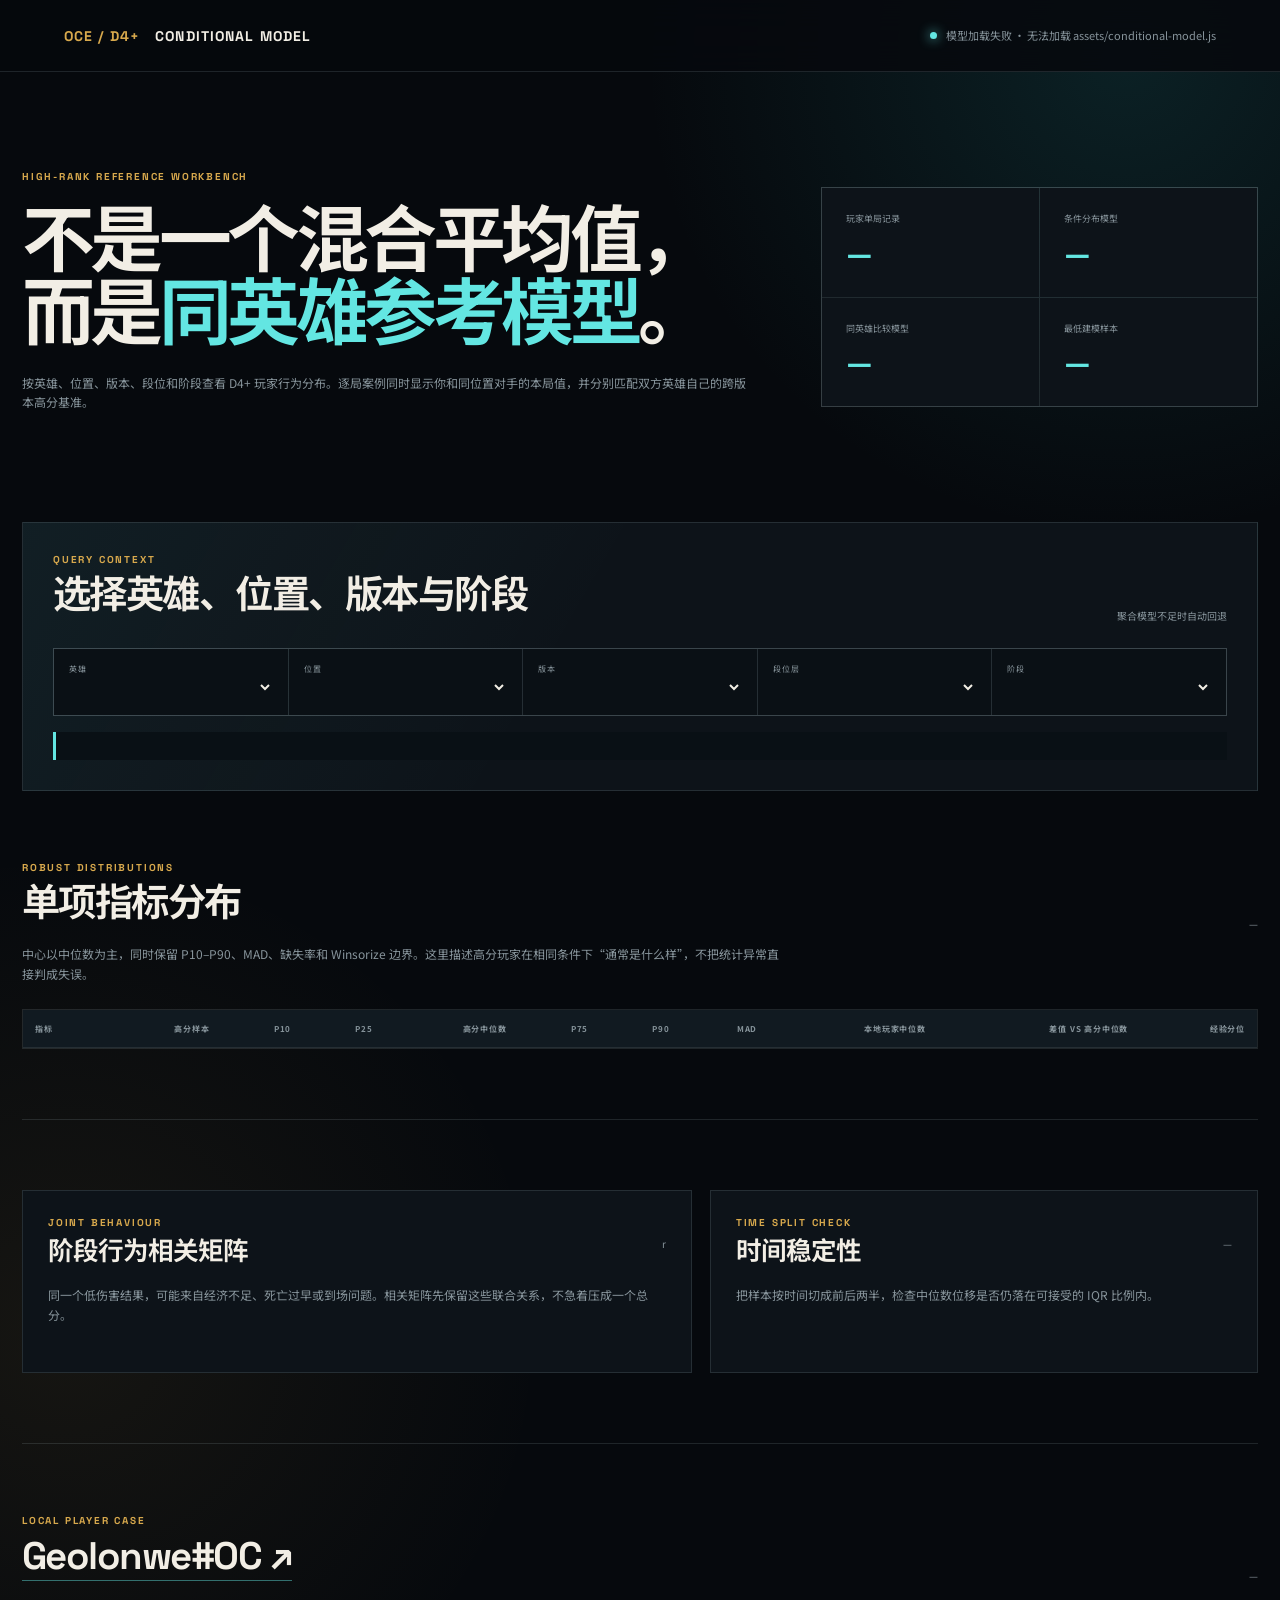
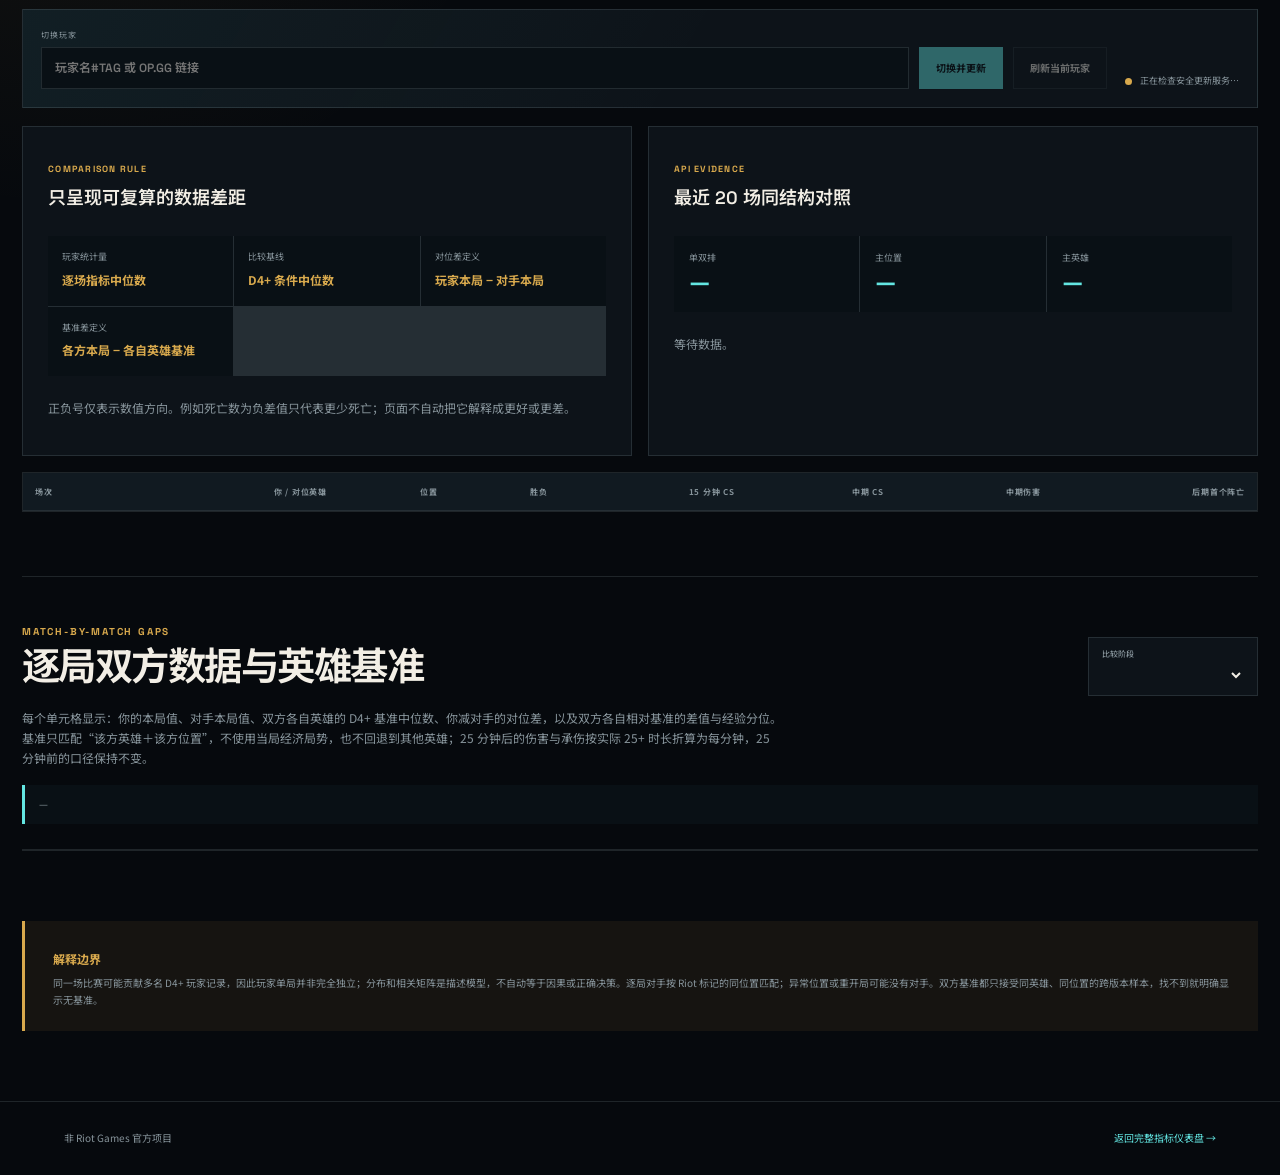
==== conditional-model.html @ 676cfc6b "Add high-rank comparator model and desktop app" ====
<!doctype html>
<html lang="zh-CN">
<head>
  <meta charset="utf-8">
  <meta name="viewport" content="width=device-width, initial-scale=1">
  <meta name="description" content="按英雄、位置、版本和阶段查询 OCE 钻石四以上玩家的稳健分布模型，并以同英雄同位置跨版本基准逐局比较。">
  <title>高分段条件模型工作台</title>
  <link rel="preconnect" href="https://fonts.googleapis.com">
  <link rel="preconnect" href="https://fonts.gstatic.com" crossorigin>
  <link href="https://fonts.googleapis.com/css2?family=Noto+Sans+SC:wght@400;500;600;700&family=Space+Grotesk:wght@500;600;700&display=swap" rel="stylesheet">
  <link rel="stylesheet" href="conditional-model.css">
  <link rel="stylesheet" href="conditional-model-overrides.css">
</head>
<body>
  <header class="topbar">
    <a class="brand" href="index.html"><span>OCE / D4+</span> CONDITIONAL MODEL</a>
    <div class="load-state"><i></i><span id="modelLoadState">正在读取条件模型</span></div>
  </header>

  <main>
    <section class="hero">
      <div>
        <p class="eyebrow">HIGH-RANK REFERENCE WORKBENCH</p>
        <h1>不是一个混合平均值，<br>而是<em>同英雄参考模型</em>。</h1>
        <p class="hero-copy">按英雄、位置、版本、段位和阶段查看 D4+ 玩家行为分布。逐局案例同时显示你和同位置对手的本局值，并分别匹配双方英雄自己的跨版本高分基准。</p>
      </div>
      <div class="hero-stats">
        <article><span>玩家单局记录</span><strong id="sourceRows">—</strong></article>
        <article><span>条件分布模型</span><strong id="profileCount">—</strong></article>
        <article><span>同英雄比较模型</span><strong id="comparisonProfileCount">—</strong></article>
        <article><span>最低建模样本</span><strong id="minimumSamples">—</strong></article>
      </div>
    </section>

    <section class="control-panel">
      <div class="control-heading"><div><p class="eyebrow">QUERY CONTEXT</p><h2>选择英雄、位置、版本与阶段</h2></div><span>聚合模型不足时自动回退</span></div>
      <div class="filters">
        <label><span>英雄</span><select id="championFilter"></select></label>
        <label><span>位置</span><select id="positionFilter"></select></label>
        <label><span>版本</span><select id="patchFilter"></select></label>
        <label><span>段位层</span><select id="rankFilter"></select></label>
        <label><span>阶段</span><select id="phaseFilter"></select></label>
      </div>
      <div class="resolution" id="resolutionPanel"></div>
    </section>

    <section class="section-block">
      <div class="section-head"><div><p class="eyebrow">ROBUST DISTRIBUTIONS</p><h2>单项指标分布</h2></div><span id="distributionCount">—</span></div>
      <p class="section-copy">中心以中位数为主，同时保留 P10–P90、MAD、缺失率和 Winsorize 边界。这里描述高分玩家在相同条件下“通常是什么样”，不把统计异常直接判成失误。</p>
      <p class="section-copy" id="jungleMetricNote" hidden>打野会额外显示对位资源差、有效 Gank、影响路线、团队史诗野怪和相对敌方打野的行动差。“有效 Gank”严格定义为参与击杀非打野目标；Riot 时间线不提供可靠的失败 Gank 事件，因此这里不伪造“尝试次数”。</p>
      <div class="table-wrap">
        <table class="metric-table">
          <thead><tr><th>指标</th><th>高分样本</th><th>P10</th><th>P25</th><th>高分中位数</th><th>P75</th><th>P90</th><th>MAD</th><th>本地玩家中位数</th><th>差值 vs 高分中位数</th><th>经验分位</th></tr></thead>
          <tbody id="distributionRows"></tbody>
        </table>
      </div>
    </section>

    <section class="two-column section-block">
      <article class="panel">
        <div class="panel-head"><div><p class="eyebrow">JOINT BEHAVIOUR</p><h2>阶段行为相关矩阵</h2></div><span>r</span></div>
        <p>同一个低伤害结果，可能来自经济不足、死亡过早或到场问题。相关矩阵先保留这些联合关系，不急着压成一个总分。</p>
        <div class="correlation-wrap" id="correlationMatrix"></div>
      </article>
      <article class="panel">
        <div class="panel-head"><div><p class="eyebrow">TIME SPLIT CHECK</p><h2>时间稳定性</h2></div><span id="stabilityRate">—</span></div>
        <p>把样本按时间切成前后两半，检查中位数位移是否仍落在可接受的 IQR 比例内。</p>
        <div class="stability-list" id="stabilityList"></div>
      </article>
    </section>

    <section class="section-block case-section">
      <div class="section-head"><div><p class="eyebrow">LOCAL PLAYER CASE</p><h2><a class="player-link" id="casePlayerLink" href="https://op.gg/lol/summoners/oce/Geolonwe-OC" target="_blank" rel="noreferrer">Geolonwe#OC ↗</a></h2></div><span id="caseStatus">—</span></div>
      <div class="player-control">
        <form id="playerSwitchForm">
          <label for="playerRiotId"><span>切换玩家</span><input id="playerRiotId" name="riotId" type="text" maxlength="81" placeholder="玩家名#TAG 或 OP.GG 链接" autocomplete="off"></label>
          <button id="playerSwitchButton" type="submit" disabled>切换并更新</button>
          <button id="playerRefreshButton" class="secondary" type="button" disabled>刷新当前玩家</button>
        </form>
        <div class="player-service-state" id="playerServiceState" data-state="checking" aria-live="polite"><i></i><span>正在检查安全更新服务…</span></div>
      </div>
      <div class="case-grid">
        <article class="panel prior-panel">
          <div class="panel-head"><div><span>COMPARISON RULE</span><h3>只呈现可复算的数据差距</h3></div></div>
          <div class="prior-list">
            <div><span>玩家统计量</span><b>逐场指标中位数</b></div>
            <div><span>比较基线</span><b>D4+ 条件中位数</b></div>
            <div><span>对位差定义</span><b>玩家本局 − 对手本局</b></div>
            <div><span>基准差定义</span><b>各方本局 − 各自英雄基准</b></div>
          </div>
          <p>正负号仅表示数值方向。例如死亡数为负差值只代表更少死亡；页面不自动把它解释成更好或更差。</p>
        </article>
        <article class="panel evidence-panel">
          <div class="panel-head"><div><span>API EVIDENCE</span><h3>最近 20 场同结构对照</h3></div></div>
          <div class="case-numbers"><div><span>单双排</span><b id="caseMatches">—</b></div><div><span id="casePrimaryPositionLabel">主位置</span><b id="casePrimaryPositionMatches">—</b></div><div><span id="casePrimaryChampionLabel">主英雄</span><b id="casePrimaryChampionMatches">—</b></div></div>
          <p id="caseMessage">等待数据。</p>
        </article>
      </div>
      <div class="table-wrap recent-wrap">
        <table class="metric-table recent-table"><thead><tr><th>场次</th><th>你 / 对位英雄</th><th>位置</th><th>胜负</th><th>15 分钟 CS</th><th>中期 CS</th><th>中期伤害</th><th>后期首个阵亡</th></tr></thead><tbody id="recentMatches"></tbody></table>
      </div>

      <div class="match-comparison">
        <div class="section-head comparison-head">
          <div><p class="eyebrow">MATCH-BY-MATCH GAPS</p><h2>逐局双方数据与英雄基准</h2></div>
          <label><span>比较阶段</span><select id="caseComparisonPhase"></select></label>
        </div>
        <p class="section-copy">每个单元格显示：你的本局值、对手本局值、双方各自英雄的 D4+ 基准中位数、你减对手的对位差，以及双方各自相对基准的差值与经验分位。基准只匹配“该方英雄＋该方位置”，不使用当局经济局势，也不回退到其他英雄；25 分钟后的伤害与承伤按实际 25+ 时长折算为每分钟，25 分钟前的口径保持不变。</p>
        <div class="comparison-summary" id="matchComparisonSummary">—</div>
        <div class="table-wrap comparison-wrap">
          <table class="metric-table match-comparison-table"><thead id="matchComparisonHead"></thead><tbody id="matchComparisonRows"></tbody></table>
        </div>
      </div>
    </section>

    <aside class="boundary-note"><b>解释边界</b><p>同一场比赛可能贡献多名 D4+ 玩家记录，因此玩家单局并非完全独立；分布和相关矩阵是描述模型，不自动等于因果或正确决策。逐局对手按 Riot 标记的同位置匹配；异常位置或重开局可能没有对手。双方基准都只接受同英雄、同位置的跨版本样本，找不到就明确显示无基准。</p></aside>
  </main>

  <footer><span>非 Riot Games 官方项目</span><a href="index.html">返回完整指标仪表盘 →</a></footer>
  <script src="assets/conditional-model-loader.js" data-app="conditional-model-app.js"></script>
</body>
</html>
---- conditional-model.css ----
:root{--bg:#06090d;--panel:#0d1319;--panel2:#101920;--ink:#f2eee5;--muted:#87949b;--line:rgba(199,222,226,.13);--cyan:#63e6e2;--gold:#d8a94d;--red:#ef7d70;--display:"Space Grotesk","Noto Sans SC",sans-serif;--body:"Noto Sans SC",sans-serif}*{box-sizing:border-box}html{scroll-behavior:smooth}body{margin:0;background:radial-gradient(circle at 88% 2%,rgba(32,128,132,.2),transparent 30rem),radial-gradient(circle at 5% 48%,rgba(216,169,77,.08),transparent 30rem),var(--bg);color:var(--ink);font-family:var(--body);line-height:1.65}a{color:inherit;text-decoration:none}button,select{font:inherit;color:inherit}.topbar{height:72px;display:flex;justify-content:space-between;align-items:center;padding:0 clamp(22px,5vw,76px);border-bottom:1px solid var(--line);background:rgba(6,9,13,.86);backdrop-filter:blur(18px);position:sticky;top:0;z-index:20}.brand{font:700 14px var(--display);letter-spacing:.08em}.brand span{color:var(--gold);margin-right:10px}.load-state{display:flex;align-items:center;gap:9px;color:var(--muted);font-size:11px}.load-state i{width:7px;height:7px;border-radius:50%;background:var(--cyan);box-shadow:0 0 12px var(--cyan)}main{width:min(1320px,calc(100% - 44px));margin:auto}.hero{min-height:450px;display:grid;grid-template-columns:1.25fr .75fr;gap:70px;align-items:center;padding:65px 0}.eyebrow{margin:0;color:var(--gold);font:700 10px var(--display);letter-spacing:.18em}.hero h1{font:650 clamp(3rem,5.7vw,6.3rem)/1 var(--display);letter-spacing:-.062em;margin:22px 0}.hero h1 em{font-style:normal;color:var(--cyan)}.hero-copy,.section-copy,.panel>p{color:var(--muted);font-size:12px;max-width:760px}.hero-stats{display:grid;grid-template-columns:1fr 1fr;gap:1px;border:1px solid var(--line);background:var(--line)}.hero-stats article{background:var(--panel);padding:24px}.hero-stats span{display:block;color:var(--muted);font-size:9px}.hero-stats strong{display:block;color:var(--cyan);font:650 30px var(--display);margin-top:7px}.control-panel{border:1px solid var(--line);background:linear-gradient(120deg,rgba(99,230,226,.055),transparent 45%),var(--panel);padding:30px}.control-heading,.section-head,.panel-head{display:flex;justify-content:space-between;align-items:end;gap:20px}.control-heading h2,.section-head h2,.panel-head h2{font:650 clamp(1.7rem,3vw,3rem)/1.1 var(--display);letter-spacing:-.04em;margin:8px 0}.control-heading>span,.section-head>span,.panel-head>span{color:var(--muted);font-size:10px}.filters{display:grid;grid-template-columns:repeat(6,1fr);gap:1px;background:var(--line);border:1px solid var(--line);margin-top:24px}.filters label{background:#0a1015;padding:13px 15px}.filters span{display:block;color:var(--muted);font-size:8px;text-transform:uppercase;letter-spacing:.12em}.filters select{border:0;outline:0;background:transparent;width:100%;font:600 13px var(--display);padding-top:6px}.filters option{background:var(--panel)}.resolution{margin-top:16px;display:grid;grid-template-columns:auto 1fr auto;gap:14px;align-items:center;padding:14px 16px;background:#091015;border-left:3px solid var(--cyan);font-size:11px}.resolution .scope{color:var(--cyan);font:700 10px var(--display);letter-spacing:.08em}.resolution .path{color:var(--muted)}.resolution .confidence{border:1px solid var(--line);padding:4px 8px}.section-block{padding:70px 0;border-bottom:1px solid var(--line)}.table-wrap{overflow:auto;border:1px solid var(--line);margin-top:25px}.metric-table{width:100%;border-collapse:collapse;min-width:1000px;background:var(--panel)}.metric-table th{position:sticky;top:0;background:#111a21;color:var(--muted);font-size:8px;text-transform:uppercase;letter-spacing:.1em;text-align:right;padding:12px;border-bottom:1px solid var(--line)}.metric-table th:first-child,.metric-table td:first-child{text-align:left}.metric-table td{text-align:right;padding:13px 12px;border-bottom:1px solid var(--line);font:500 11px var(--display)}.metric-table tr:last-child td{border-bottom:0}.metric-name b{display:block;color:var(--ink);font:600 12px var(--body)}.metric-name code{color:var(--muted);font-size:8px}.player-value{color:var(--gold)}.percentile{color:var(--cyan)}.two-column{display:grid;grid-template-columns:1.1fr .9fr;gap:18px}.two-column.section-block{border-bottom:1px solid var(--line)}.panel{border:1px solid var(--line);background:var(--panel);padding:25px;min-width:0}.panel-head{align-items:center}.panel-head h2{font-size:1.6rem}.panel-head h3{font:600 18px var(--display);margin:5px 0}.panel-head div>span{color:var(--gold);font:700 9px var(--display);letter-spacing:.14em}.correlation-wrap{overflow:auto;margin-top:22px}.correlation-grid{display:grid;gap:2px;min-width:570px}.corr-label{height:48px;display:flex;align-items:center;justify-content:center;color:var(--muted);font-size:8px;text-align:center;padding:3px}.corr-label.row{justify-content:flex-end;text-align:right}.corr-cell{height:48px;display:grid;place-items:center;font:600 10px var(--display);border:1px solid rgba(255,255,255,.04)}.stability-list{display:grid;gap:7px;margin-top:20px}.stability-row{display:grid;grid-template-columns:1fr 70px 20px 70px auto;gap:9px;align-items:center;padding:10px 12px;background:#091015;font-size:9px}.stability-row b{font:600 11px var(--display)}.stability-row i{height:1px;background:var(--line)}.stability-row .stable{color:var(--cyan)}.stability-row .shift{color:var(--red)}.transition-flow{display:flex;align-items:stretch;gap:10px;margin-top:28px;overflow:auto}.transition-source,.transition-target{min-width:180px;border:1px solid var(--line);background:var(--panel);padding:20px}.transition-source{border-color:rgba(216,169,77,.4)}.transition-source span,.transition-target span{display:block;color:var(--muted);font-size:9px}.transition-source strong,.transition-target strong{display:block;font:650 24px var(--display);margin-top:5px}.transition-arrow{display:grid;place-items:center;color:var(--muted)}.transition-target i{display:block;height:4px;background:var(--cyan);margin-top:15px}.case-section{border-bottom:0}.case-grid{display:grid;grid-template-columns:1fr 1fr;gap:16px}.prior-list{display:grid;grid-template-columns:repeat(3,1fr);gap:1px;background:var(--line);margin:22px 0}.prior-list div{background:#091015;padding:14px}.prior-list span,.case-numbers span{display:block;color:var(--muted);font-size:9px}.prior-list b{font-size:12px;color:var(--gold)}.case-numbers{display:grid;grid-template-columns:repeat(3,1fr);gap:1px;background:var(--line);margin:22px 0}.case-numbers div{background:#091015;padding:15px}.case-numbers b{font:650 24px var(--display);color:var(--cyan)}.recent-wrap{margin-top:16px}.recent-table{min-width:900px}.win{color:var(--cyan)}.loss{color:var(--red)}.empty{padding:35px!important;text-align:center!important;color:var(--muted);font-family:var(--body)!important}.boundary-note{margin:0 0 70px;padding:23px 28px;border-left:3px solid var(--gold);background:rgba(216,169,77,.07)}.boundary-note b{color:var(--gold);font-size:12px}.boundary-note p{color:var(--muted);font-size:10px;margin:5px 0 0}footer{display:flex;justify-content:space-between;padding:28px clamp(22px,5vw,76px);border-top:1px solid var(--line);color:var(--muted);font-size:10px}footer a{color:var(--cyan)}@media(max-width:1050px){.filters{grid-template-columns:repeat(3,1fr)}.hero{grid-template-columns:1fr}.two-column{grid-template-columns:1fr}}@media(max-width:680px){main{width:min(100% - 26px,1320px)}.topbar{padding:0 14px}.load-state span{display:none}.hero{padding:45px 0;gap:25px}.hero h1{font-size:2.7rem}.filters{grid-template-columns:1fr 1fr}.resolution{grid-template-columns:1fr}.case-grid,.hero-stats{grid-template-columns:1fr}.control-panel{padding:20px}}
---- conditional-model-overrides.css ----
.filters {
  grid-template-columns: repeat(5, 1fr);
}

.metric-table {
  min-width: 1180px;
}

.gap-value {
  color: var(--ink);
}

.gap-value small {
  color: var(--muted);
}

.player-link {
  border-bottom: 1px solid rgba(99, 230, 226, .45);
}

.player-link:hover {
  color: var(--cyan);
}

.player-control {
  display: grid;
  grid-template-columns: minmax(0, 1fr) auto;
  gap: 18px;
  align-items: end;
  margin: 24px 0 18px;
  padding: 18px;
  border: 1px solid var(--line);
  background: linear-gradient(120deg, rgba(99, 230, 226, .055), transparent 55%), var(--panel);
}

.player-control form {
  display: grid;
  grid-template-columns: minmax(260px, 1fr) auto auto;
  gap: 10px;
  align-items: end;
}

.player-control label span {
  display: block;
  margin-bottom: 6px;
  color: var(--muted);
  font-size: 8px;
  letter-spacing: .12em;
  text-transform: uppercase;
}

.player-control input {
  width: 100%;
  height: 42px;
  padding: 0 13px;
  border: 1px solid var(--line);
  outline: 0;
  background: #091015;
  color: var(--ink);
  font: 600 12px var(--display);
}

.player-control input:focus {
  border-color: rgba(99, 230, 226, .65);
}

.player-control button {
  height: 42px;
  padding: 0 16px;
  border: 1px solid var(--cyan);
  background: var(--cyan);
  color: #061014;
  font: 700 10px var(--display);
  cursor: pointer;
}

.player-control button.secondary {
  border-color: var(--line);
  background: transparent;
  color: var(--ink);
}

.player-control button:disabled {
  cursor: not-allowed;
  opacity: .4;
}

.player-service-state {
  display: flex;
  align-items: center;
  gap: 8px;
  max-width: 300px;
  color: var(--muted);
  font-size: 9px;
}

.player-service-state i {
  flex: 0 0 auto;
  width: 7px;
  height: 7px;
  border-radius: 50%;
  background: var(--gold);
}

.player-service-state[data-state="online"] i { background: var(--cyan); box-shadow: 0 0 10px var(--cyan); }
.player-service-state[data-state="busy"] i { background: var(--gold); box-shadow: 0 0 10px var(--gold); }
.player-service-state[data-state="error"] i,
.player-service-state[data-state="offline"] i { background: var(--red); }

.match-comparison {
  margin-top: 64px;
  padding-top: 48px;
  border-top: 1px solid var(--line);
}

.comparison-head {
  align-items: end;
}

.comparison-head label {
  min-width: 170px;
  padding: 10px 13px;
  border: 1px solid var(--line);
  background: var(--panel);
}

.comparison-head label span,
.baseline-cell small,
.match-comparison-table td > small {
  display: block;
  color: var(--muted);
  font: 500 8px var(--body);
}

.baseline-cell > span {
  display: block;
  padding: 3px 0;
}

.baseline-cell > span + span {
  margin-top: 4px;
  border-top: 1px solid rgba(255,255,255,.07);
}

.baseline-cell strong {
  color: var(--ink);
  font-size: 10px;
}

.comparison-head select {
  width: 100%;
  margin-top: 4px;
  border: 0;
  outline: 0;
  background: transparent;
  font: 600 12px var(--display);
}

.comparison-head option {
  background: var(--panel);
}

.comparison-summary {
  margin-top: 18px;
  padding: 11px 14px;
  border-left: 3px solid var(--cyan);
  background: #091015;
  color: var(--muted);
  font-size: 10px;
}

.match-comparison-table {
  min-width: 1700px;
}

.match-comparison-table th:nth-child(-n+5),
.match-comparison-table td:nth-child(-n+5) {
  text-align: left;
}

.match-comparison-table td b {
  display: block;
  color: var(--ink);
}

.comparison-metric {
  min-width: 190px;
}

.comparison-metric b {
  display: flex !important;
  justify-content: space-between;
  gap: 10px;
  color: var(--gold) !important;
  font-size: 13px;
}

.comparison-metric em {
  display: block;
  margin-top: 5px;
  color: var(--cyan);
  font: 500 8px var(--display);
  font-style: normal;
  white-space: nowrap;
}

.comparison-metric em span {
  display: block;
  margin-top: 2px;
}

.comparison-metric.missing,
.no-baseline {
  color: var(--muted);
}

@media (max-width: 680px) {
  .player-control,
  .player-control form {
    grid-template-columns: 1fr;
  }

  .player-service-state {
    max-width: none;
  }

  .comparison-head {
    align-items: stretch;
    flex-direction: column;
  }
}
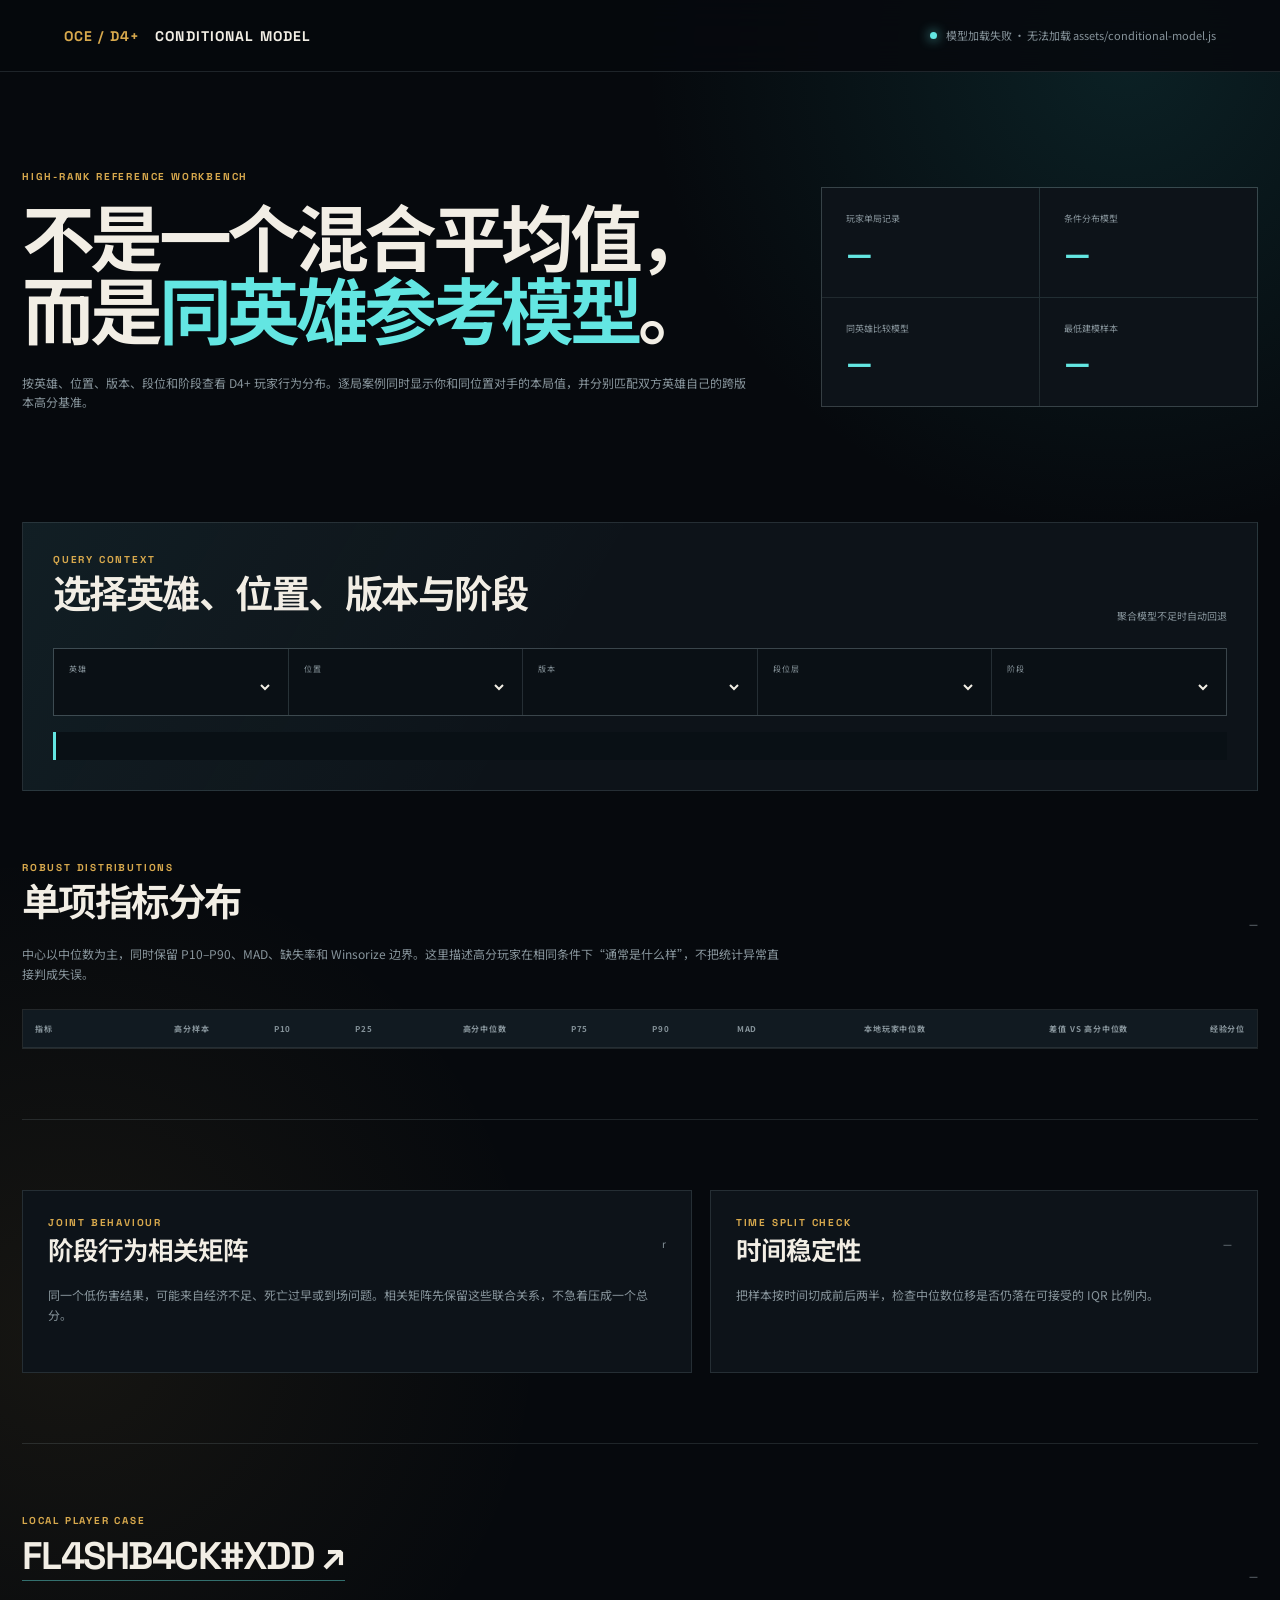
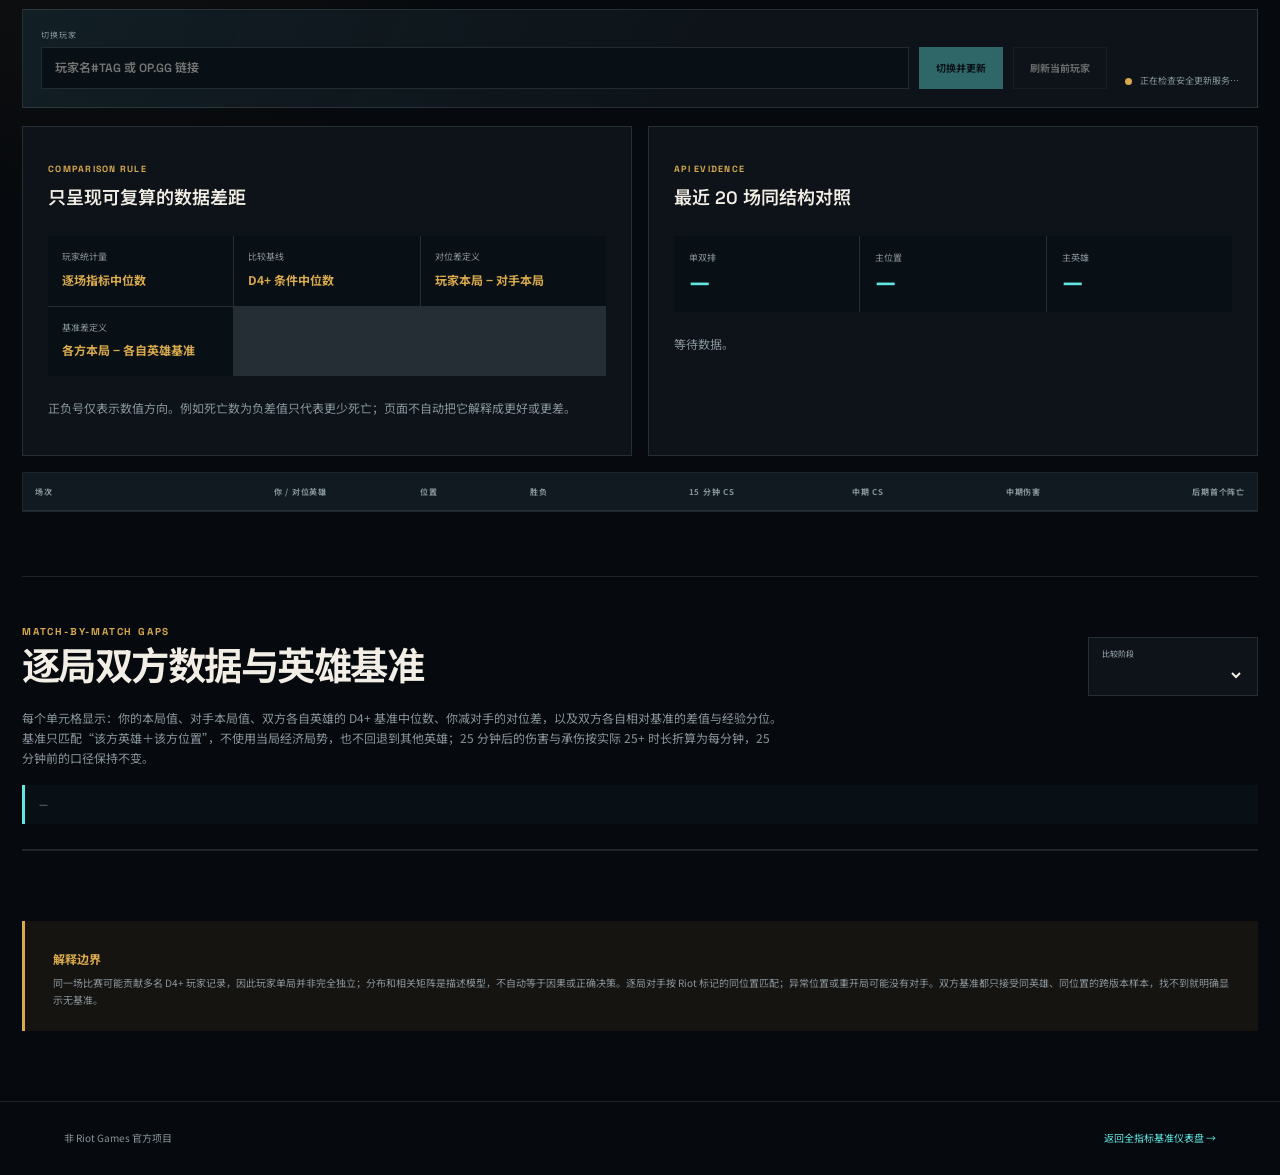
==== commit 94d27d15: "Update player case and collector reliability" ====
--- a/conditional-model.html
+++ b/conditional-model.html
@@ -70,7 +70,7 @@
     </section>
 
     <section class="section-block case-section">
-      <div class="section-head"><div><p class="eyebrow">LOCAL PLAYER CASE</p><h2><a class="player-link" id="casePlayerLink" href="https://op.gg/lol/summoners/oce/Geolonwe-OC" target="_blank" rel="noreferrer">Geolonwe#OC ↗</a></h2></div><span id="caseStatus">—</span></div>
+      <div class="section-head"><div><p class="eyebrow">LOCAL PLAYER CASE</p><h2><a class="player-link" id="casePlayerLink" href="https://op.gg/lol/summoners/oce/FL4SHB4CK-XDD" target="_blank" rel="noreferrer">FL4SHB4CK#XDD ↗</a></h2></div><span id="caseStatus">—</span></div>
       <div class="player-control">
         <form id="playerSwitchForm">
           <label for="playerRiotId"><span>切换玩家</span><input id="playerRiotId" name="riotId" type="text" maxlength="81" placeholder="玩家名#TAG 或 OP.GG 链接" autocomplete="off"></label>
@@ -116,7 +116,7 @@
     <aside class="boundary-note"><b>解释边界</b><p>同一场比赛可能贡献多名 D4+ 玩家记录，因此玩家单局并非完全独立；分布和相关矩阵是描述模型，不自动等于因果或正确决策。逐局对手按 Riot 标记的同位置匹配；异常位置或重开局可能没有对手。双方基准都只接受同英雄、同位置的跨版本样本，找不到就明确显示无基准。</p></aside>
   </main>
 
-  <footer><span>非 Riot Games 官方项目</span><a href="index.html">返回完整指标仪表盘 →</a></footer>
+  <footer><span>非 Riot Games 官方项目</span><a href="model-dashboard.html">返回全指标基准仪表盘 →</a></footer>
   <script src="assets/conditional-model-loader.js" data-app="conditional-model-app.js"></script>
 </body>
 </html>
